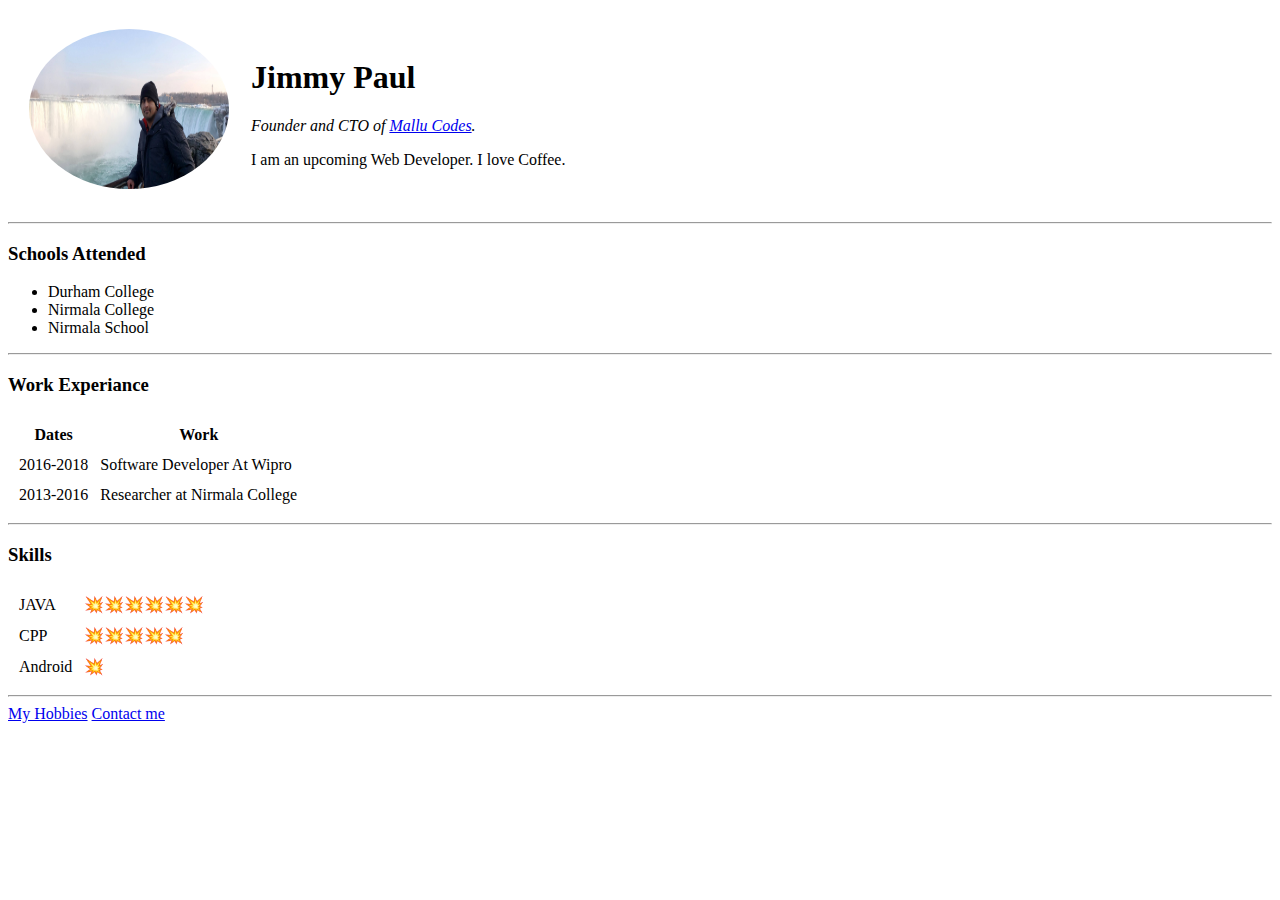
==== index.html @ a613499f "Add intial cv website files" ====
<!DOCTYPE html>
<html lang="en" dir="ltr">

<head>
  <meta charset="utf-8">
  <title>Jimmy's Personal Site</title>
</head>

<body>
  <table cellspacing="20">
    <tr>
      <td><img src="images/dp.jpg" alt="Jimmy Paul" style="width:200px; height:160px; border-radius: 50%"></td>
      <td>
        <h1>Jimmy Paul</h1>
        <p><em>Founder and CTO of <a href="#">Mallu Codes</a>.</em></p>
        <p>I am an upcoming Web Developer. I love Coffee.</p>
      </td>
    </tr>
  </table>



  <hr>
  <h3>Schools Attended</h3>
  <ul>
    <li>Durham College</li>
    <li>Nirmala College</li>
    <li>Nirmala School</li>
  </ul>
  <hr>
  <h3>Work Experiance</h3>
  <table cellspacing="10">
    <thead>
      <tr>
        <th>Dates</th>
        <th>Work</th>
      </tr>
    </thead>
    <tr>
      <td>2016-2018 </td>
      <td>Software Developer At Wipro</td>
    </tr>
    <tr>
      <td>2013-2016</td>
      <td>Researcher at Nirmala College</td>
    </tr>
  </table>
  <hr>
  <h3>Skills</h3>
  <table cellspacing="10">
    <tr>
      <td>JAVA</td>
      <td>💥💥💥💥💥💥</td>
    </tr>
    <tr>
      <td>CPP</td>
      <td>💥💥💥💥💥</td>
    </tr>
    <tr>
      <td>Android</td>
      <td>💥</td>
    </tr>
  </table>
  <hr>

  <a href="hobbies.html">My Hobbies</a>
  <a href="contacts.html">Contact me</a>


</body>

</html>
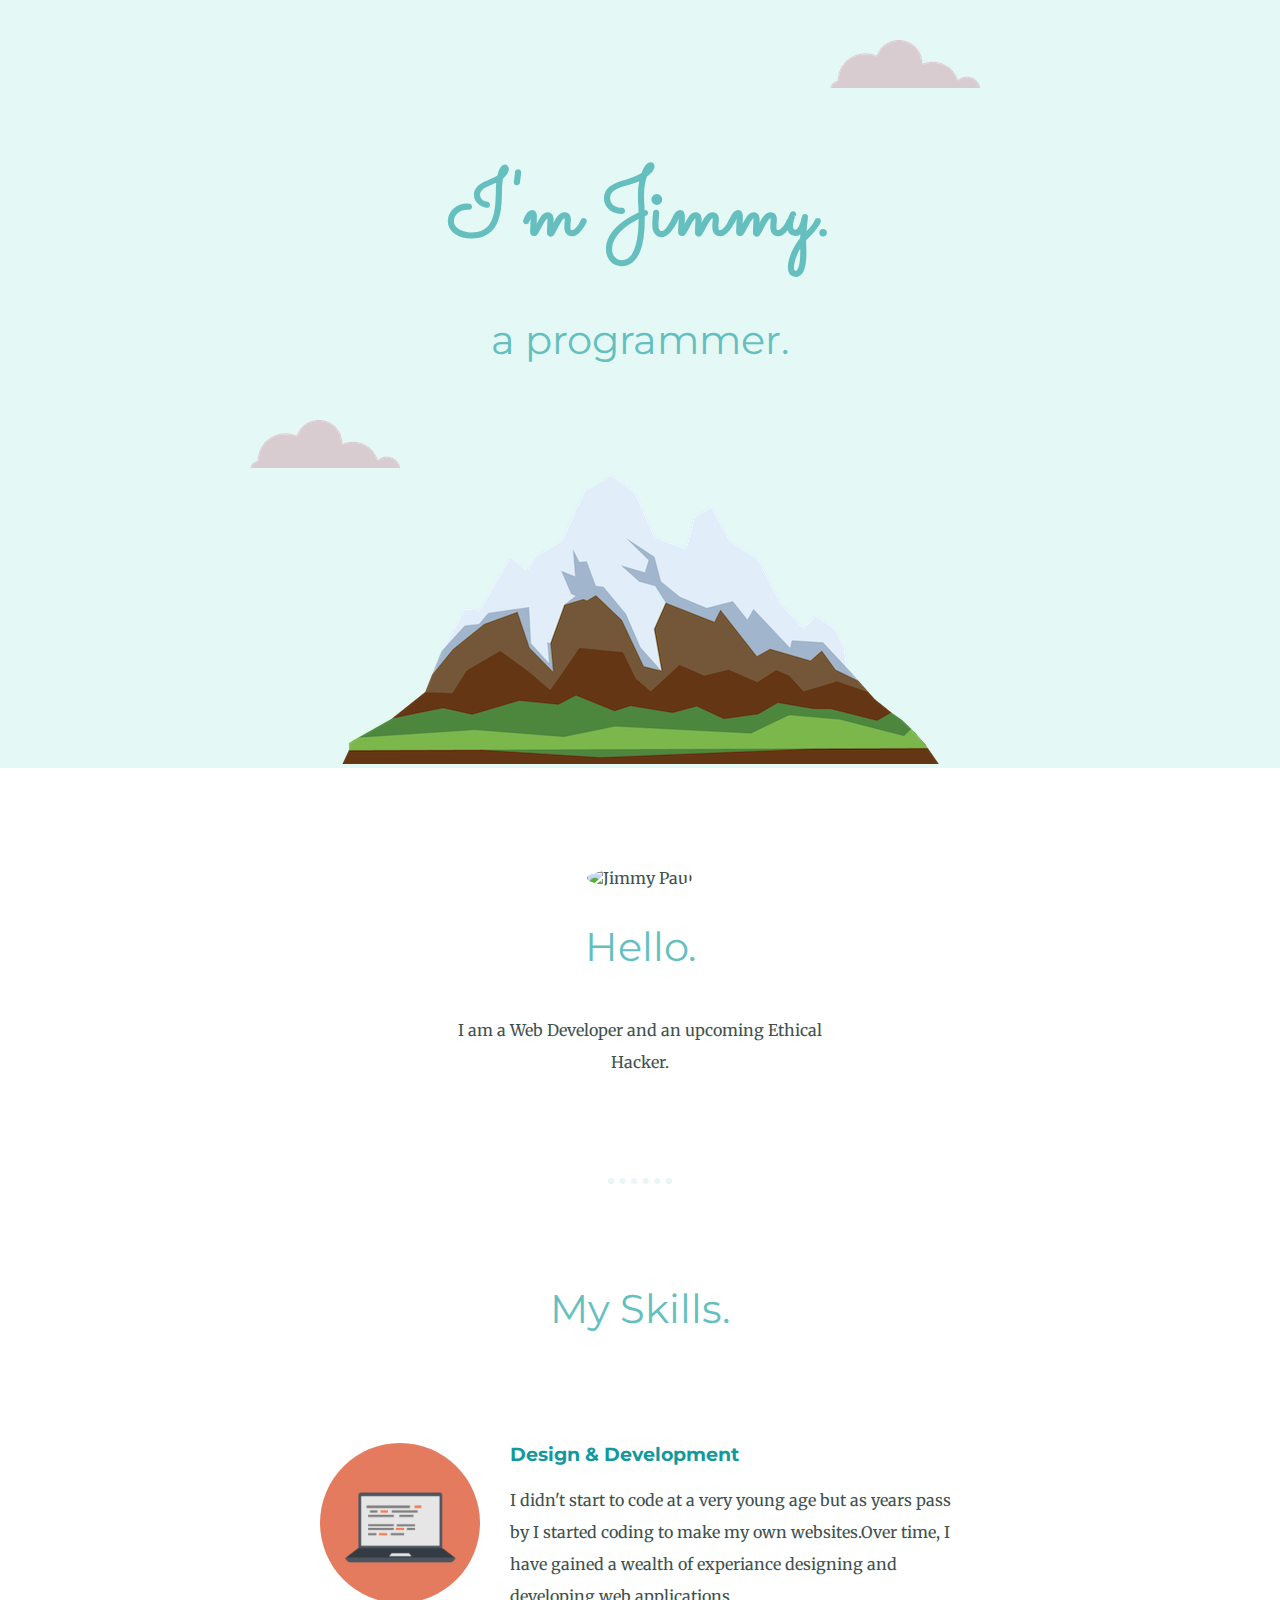
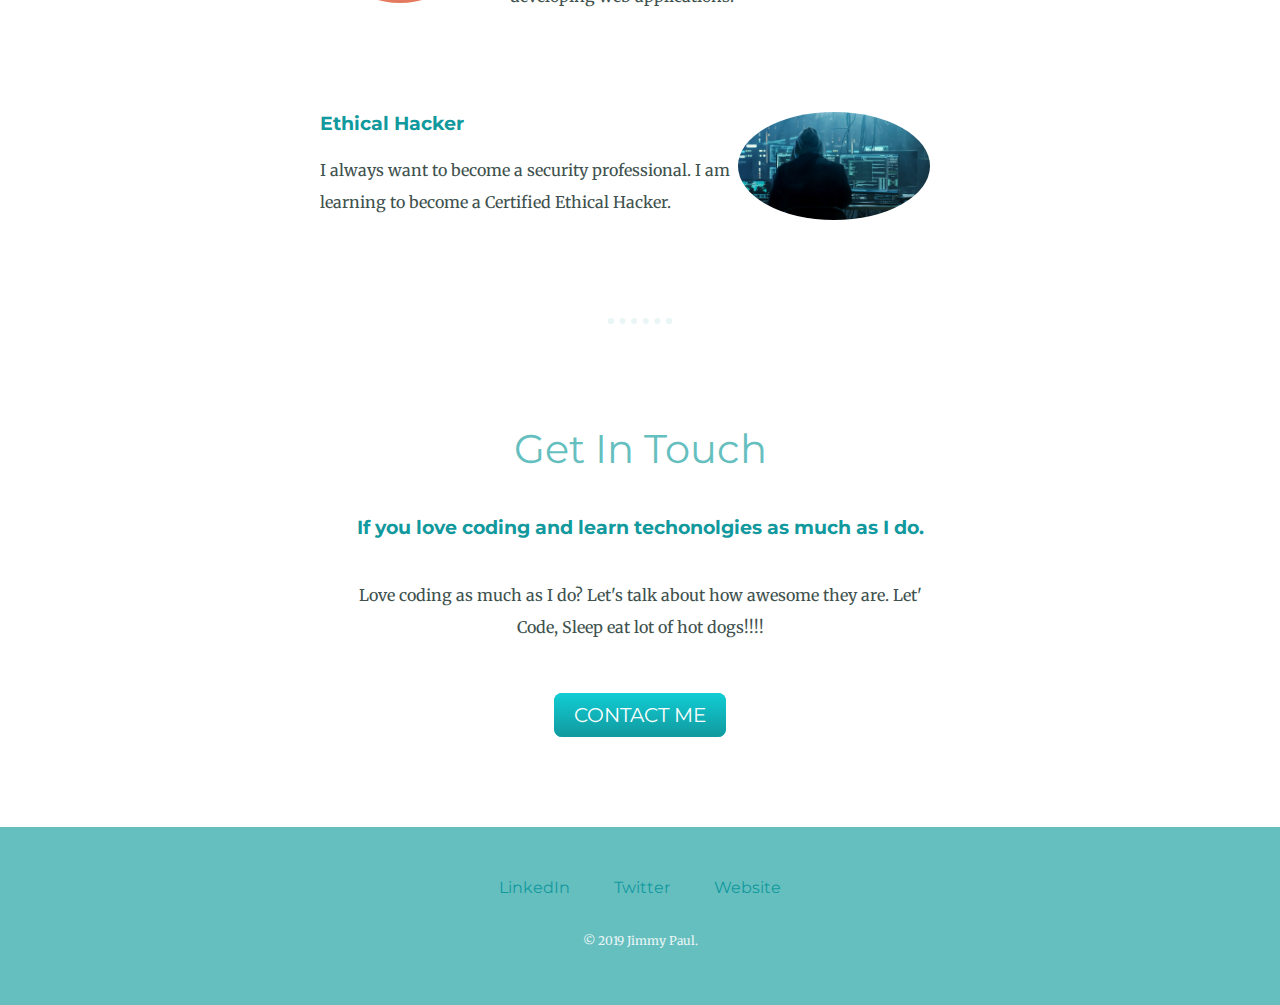
==== commit 1f09cc8a: "Add files via upload" ====
--- a/index.html
+++ b/index.html
@@ -3,69 +3,59 @@
 
 <head>
   <meta charset="utf-8">
-  <title>Jimmy's Personal Site</title>
+  <title>Jimmy Paul</title>
+  <link rel="stylesheet" href="css/styles.css">
+  <link rel="icon" href="favicon.ico">
+  <link href="https://fonts.googleapis.com/css?family=Merriweather|Montserrat|Sacramento&display=swap" rel="stylesheet">
 </head>
 
 <body>
-  <table cellspacing="20">
-    <tr>
-      <td><img src="images/dp.jpg" alt="Jimmy Paul" style="width:200px; height:160px; border-radius: 50%"></td>
-      <td>
-        <h1>Jimmy Paul</h1>
-        <p><em>Founder and CTO of <a href="#">Mallu Codes</a>.</em></p>
-        <p>I am an upcoming Web Developer. I love Coffee.</p>
-      </td>
-    </tr>
-  </table>
+  <div class="top-container">
+    <img class="top-cloud" src="images/cloud.png" alt="cloud-img">
+    <h1>I'm Jimmy.</h1>
+    <h2>a programmer.</h2>
+    <img class="bottom-cloud" src="images/cloud.png" alt="cloud-img">
+    <img src="images/mountain.png" alt="mountain-img">
+  </div>
+  <div class="middle-container">
+    <div class="profile">
+      <img src="images/jimmy.jpg" alt="Jimmy Paul" style="width: 12%; height: 12%; border-radius: 50%;">
+      <h2>Hello.</h2>
+      <p class="intro">I am a Web Developer and an upcoming Ethical Hacker.</p>
+    </div>
+    <hr>
+    <div class="skills">
+      <h2>My Skills.</h2>
+      <div class="skill-row">
+        <img class="first-skillimg" src="images/computer.png" alt="coding">
+        <h3>Design & Development </h3>
+        <p>
+          I didn't start to code at a very young age but as years pass by I started coding to make my own websites.Over time,
+          I have gained a wealth of experiance designing and developing web applications.
+        </p>
+      </div>
+      <div class="skill-row">
+        <img class="second-skillimg" src="images/hacker.jpg" alt="hacker">
+        <h3>Ethical Hacker</h3>
+        <p>I always want to become a security professional. I am learning to become a Certified Ethical Hacker. </p>
+      </div>
+    </div>
+    <hr>
+    <div class="contact-me">
+      <h2>Get In Touch</h2>
+      <h3>If you love coding and learn techonolgies as much as I do.</h3>
+      <p class="contact-message">Love coding as much as I do? Let's talk about how awesome they are. Let' Code, Sleep eat lot of hot dogs!!!!</p>
+      <a class="btn" href="mailto:jimmyvellankal@gmail.com">CONTACT ME</a>
+    </div>
+  </div>
 
 
-
-  <hr>
-  <h3>Schools Attended</h3>
-  <ul>
-    <li>Durham College</li>
-    <li>Nirmala College</li>
-    <li>Nirmala School</li>
-  </ul>
-  <hr>
-  <h3>Work Experiance</h3>
-  <table cellspacing="10">
-    <thead>
-      <tr>
-        <th>Dates</th>
-        <th>Work</th>
-      </tr>
-    </thead>
-    <tr>
-      <td>2016-2018 </td>
-      <td>Software Developer At Wipro</td>
-    </tr>
-    <tr>
-      <td>2013-2016</td>
-      <td>Researcher at Nirmala College</td>
-    </tr>
-  </table>
-  <hr>
-  <h3>Skills</h3>
-  <table cellspacing="10">
-    <tr>
-      <td>JAVA</td>
-      <td>💥💥💥💥💥💥</td>
-    </tr>
-    <tr>
-      <td>CPP</td>
-      <td>💥💥💥💥💥</td>
-    </tr>
-    <tr>
-      <td>Android</td>
-      <td>💥</td>
-    </tr>
-  </table>
-  <hr>
-
-  <a href="hobbies.html">My Hobbies</a>
-  <a href="contacts.html">Contact me</a>
-
+  <div class="bottom-container">
+    <a class="footer-link" href="https://www.linkedin.com/in/jimmy-paul-4706a513b/">LinkedIn</a>
+    <a class="footer-link" href="https://twitter.com/jim11223300">Twitter</a>
+    <a class="footer-link" href="#">Website</a>
+    <p class="copyright">© 2019 Jimmy Paul.</p>
+  </div>
 
 </body>
 
--- a/css/styles.css
+++ b/css/styles.css
@@ -0,0 +1,144 @@
+body {
+  margin: 0;
+  text-align: center;
+  font-family: 'Merriweather', serif;
+  color: #40514E;
+}
+
+h1 {
+  font-size: 5.625rem;
+  margin: 50px auto 0 auto;
+  font-family: 'Sacramento', cursive;
+  color: #66BFBF;
+}
+
+h2 {
+  font-family: 'Montserrat', sans-serif;
+  font-size: 2.5rem;
+  color: #66BFBF;
+  font-weight: normal;
+  padding-bottom: 10px;
+}
+
+h3 {
+  font-family: 'Montserrat', sans-serif;
+  color: #11999E;
+}
+
+p{
+  line-height: 2;
+}
+
+hr{
+  border: 6px dotted #EAF6F6;
+  border-bottom: none;
+  width: 4%;
+  margin: 100px auto;
+}
+
+a{
+  color: #11999E;
+  font-family: 'Montserrat', sans-serif;
+  margin: 10px 20px;
+  text-decoration: none;
+}
+
+a:hover{
+  color: #EAF6F6;
+}
+
+.top-container {
+  background-color: #e4f9f5;
+  position: relative;
+  padding-top: 100px;
+}
+
+.first-skillimg {
+  border-radius: 50%;
+  width: 25%;
+  float: left;
+  margin-right: 30px;
+}
+
+.second-skillimg {
+  border-radius: 50%;
+  width: 30%;
+  float: right;
+  margin-right: 30px;
+
+}
+
+.middle-container {
+  margin: 100px 0;
+}
+
+.bottom-container {
+  background-color: #66BFBF;
+  padding: 50px 0 20px;
+}
+
+.skill-row{
+  width: 50%;
+  margin: 100px auto 100px auto;
+  text-align: left;
+
+}
+
+.footer-link {
+  color: #11999E;
+}
+
+.intro{
+  width: 30%;
+  margin: auto;
+}
+
+.contact-message{
+  width: 45%;
+  margin: 40px auto 60px;
+}
+
+.copyright{
+  color: #EAF6F6;
+  font-size: 0.75rem;
+  padding: 20px 0px;
+}
+
+.btn {
+  background: #11CDD4;
+  background-image: -webkit-linear-gradient(top, #11CDD4, #11999E);
+  background-image: -moz-linear-gradient(top, #11CDD4, #11999E);
+  background-image: -ms-linear-gradient(top, #11CDD4, #11999E);
+  background-image: -o-linear-gradient(top, #11CDD4, #11999E);
+  background-image: linear-gradient(to bottom, #11CDD4, #11999E);
+  -webkit-border-radius: 8;
+  -moz-border-radius: 8;
+  border-radius: 8px;
+  font-family: 'Montserrat', sans-serif;
+  color: #ffffff;
+  font-size: 20px;
+  padding: 10px 20px 10px 20px;
+  text-decoration: none;
+}
+
+.btn:hover {
+  background: #30E3CB;
+  background-image: -webkit-linear-gradient(top, #30E3CB, #2BC4AD);
+  background-image: -moz-linear-gradient(top, #30E3CB, #2BC4AD);
+  background-image: -ms-linear-gradient(top, #30E3CB, #2BC4AD);
+  background-image: -o-linear-gradient(top, #30E3CB, #2BC4AD);
+  background-image: linear-gradient(to bottom, #30E3CB, #2BC4AD);
+  text-decoration: none;
+}
+
+.top-cloud {
+  position: absolute;
+  right: 300px;
+  top: 40px;
+}
+
+.bottom-cloud {
+  position: absolute;
+  left: 250px;
+  bottom: 300px;
+}
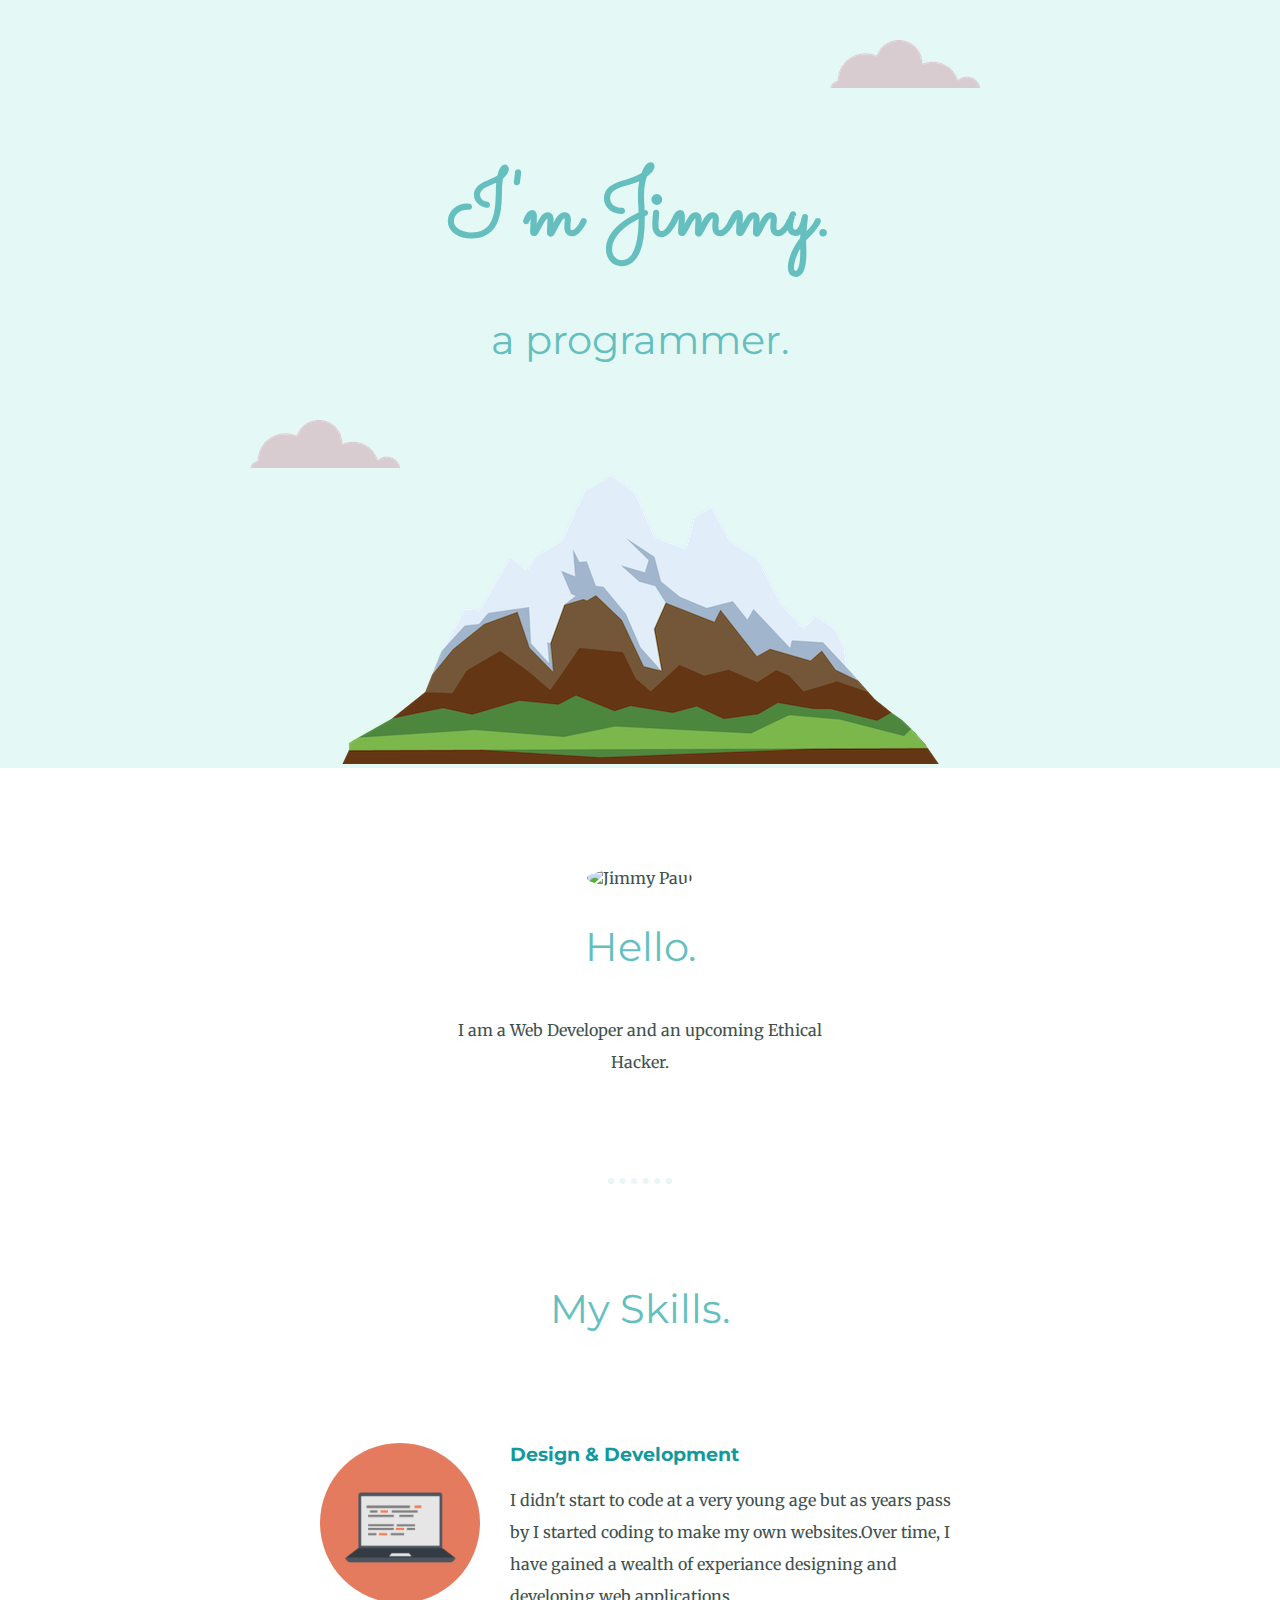
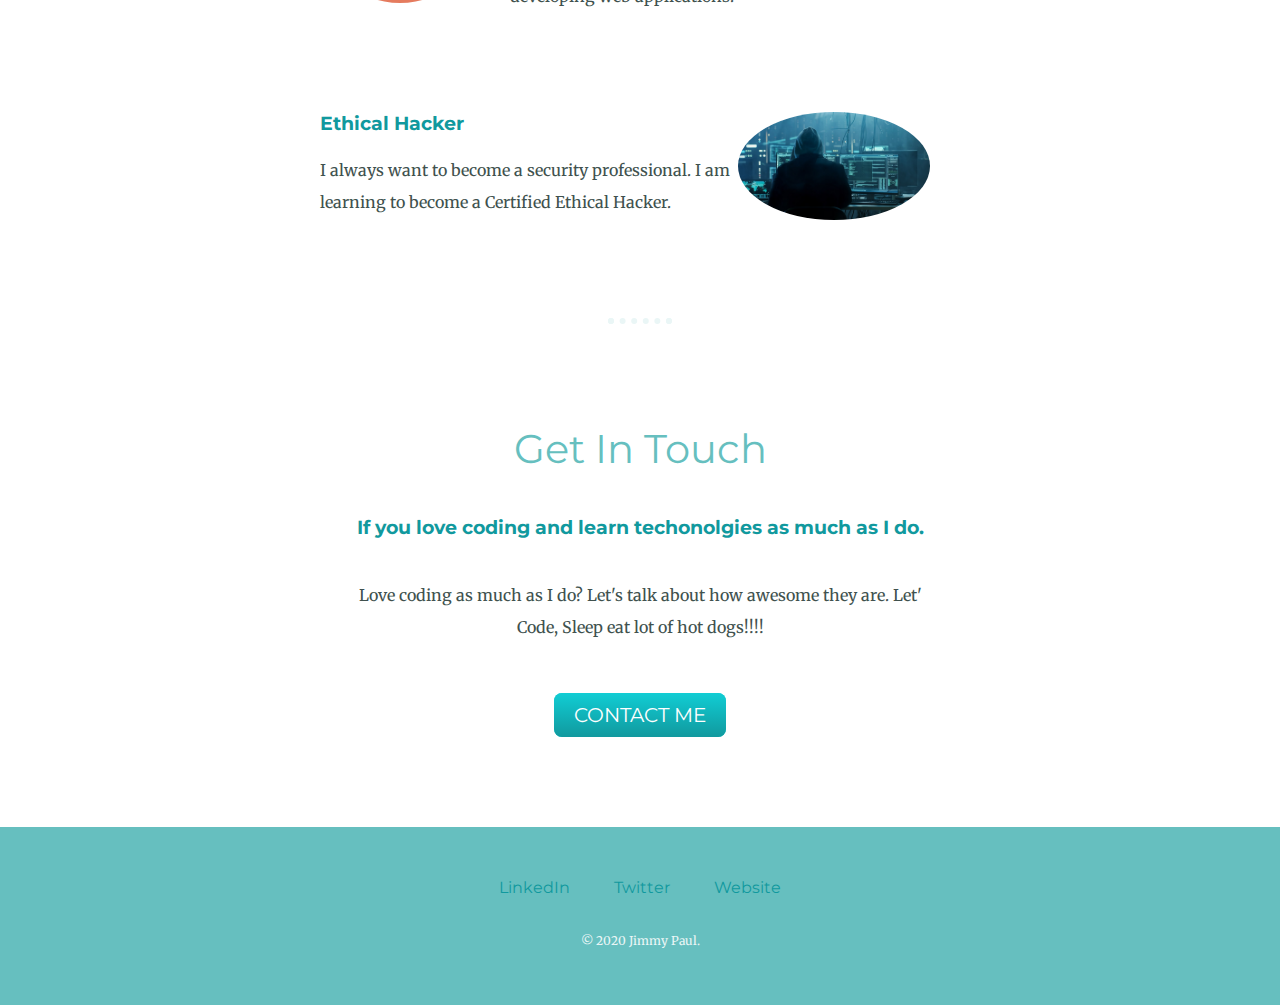
==== commit b69306bb: "Update index.html" ====
--- a/index.html
+++ b/index.html
@@ -19,7 +19,7 @@
   </div>
   <div class="middle-container">
     <div class="profile">
-      <img src="images/jimmy.jpg" alt="Jimmy Paul" style="width: 12%; height: 12%; border-radius: 50%;">
+      <img src="images/jimmy.png" alt="Jimmy Paul" style="width: 12%; height: 12%; border-radius: 50%;">
       <h2>Hello.</h2>
       <p class="intro">I am a Web Developer and an upcoming Ethical Hacker.</p>
     </div>
@@ -54,7 +54,7 @@
     <a class="footer-link" href="https://www.linkedin.com/in/jimmy-paul-4706a513b/">LinkedIn</a>
     <a class="footer-link" href="https://twitter.com/jim11223300">Twitter</a>
     <a class="footer-link" href="#">Website</a>
-    <p class="copyright">© 2019 Jimmy Paul.</p>
+    <p class="copyright">© 2020 Jimmy Paul.</p>
   </div>
 
 </body>
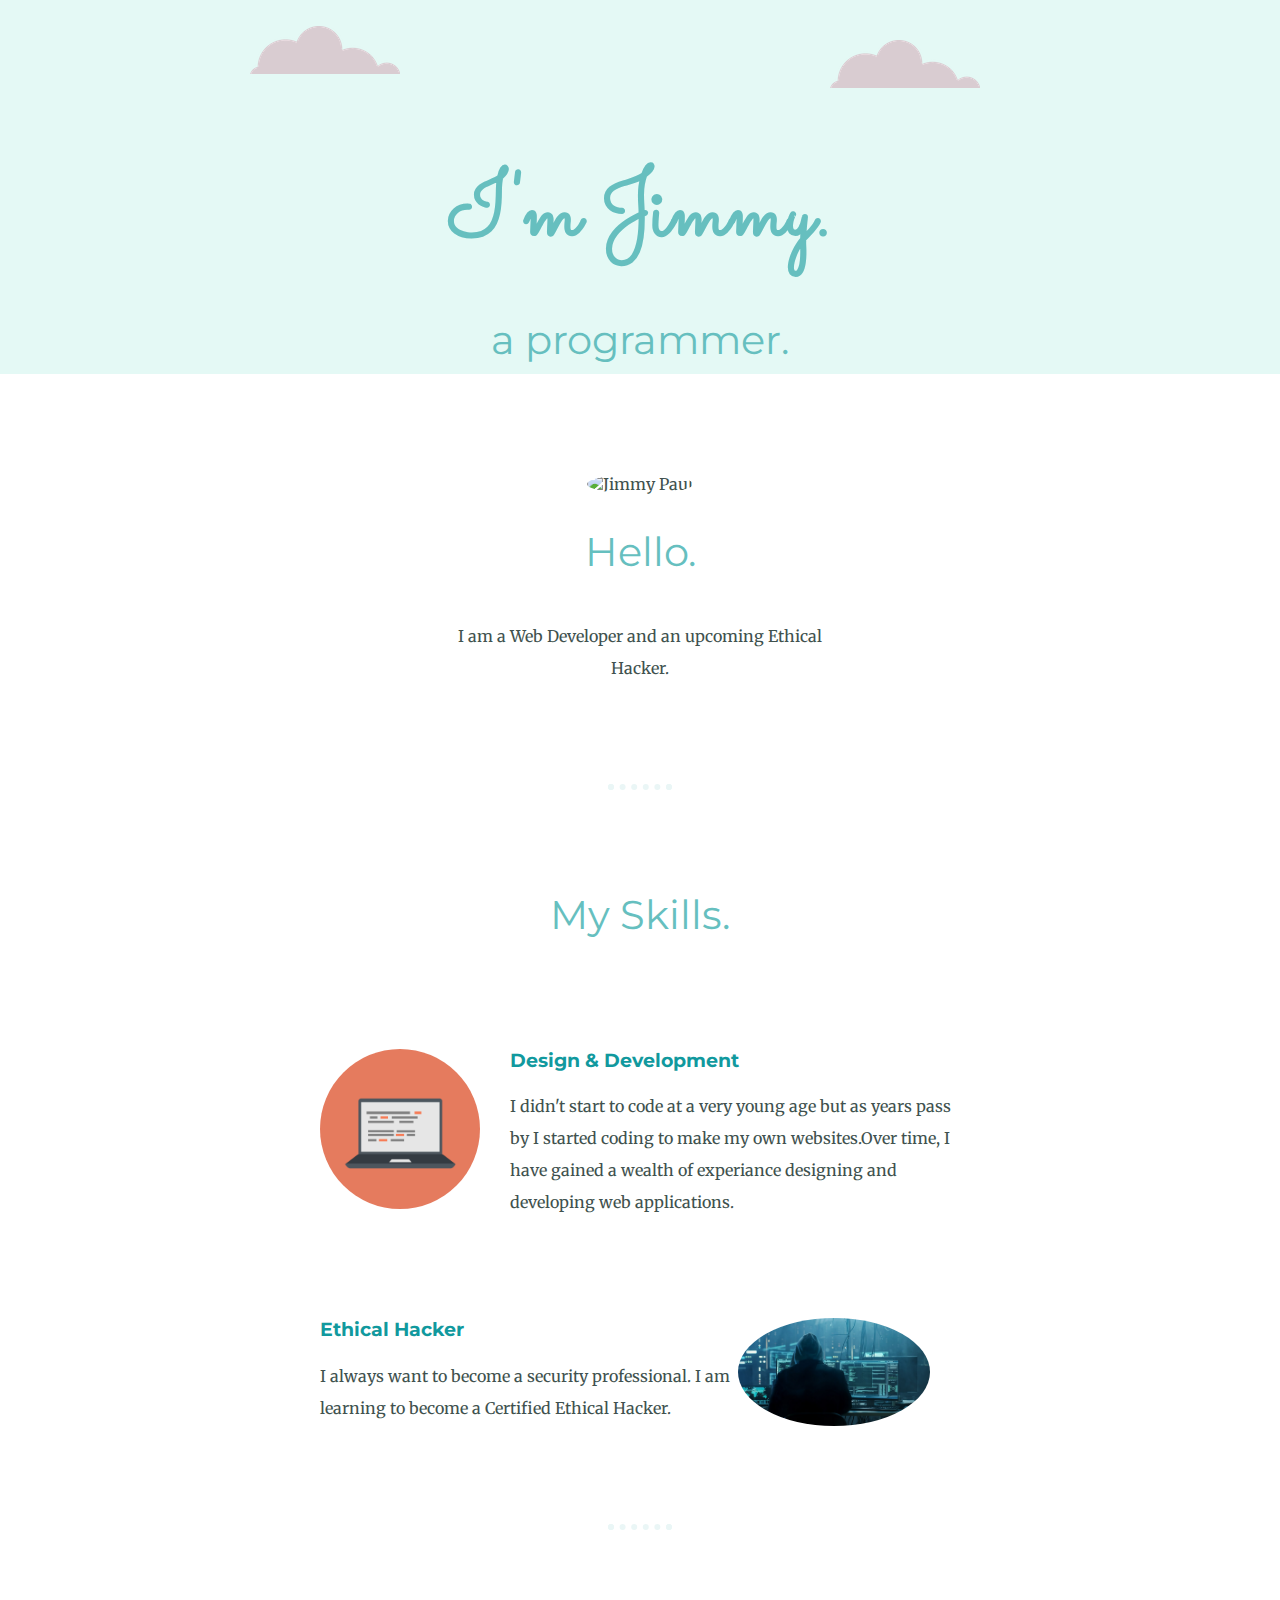
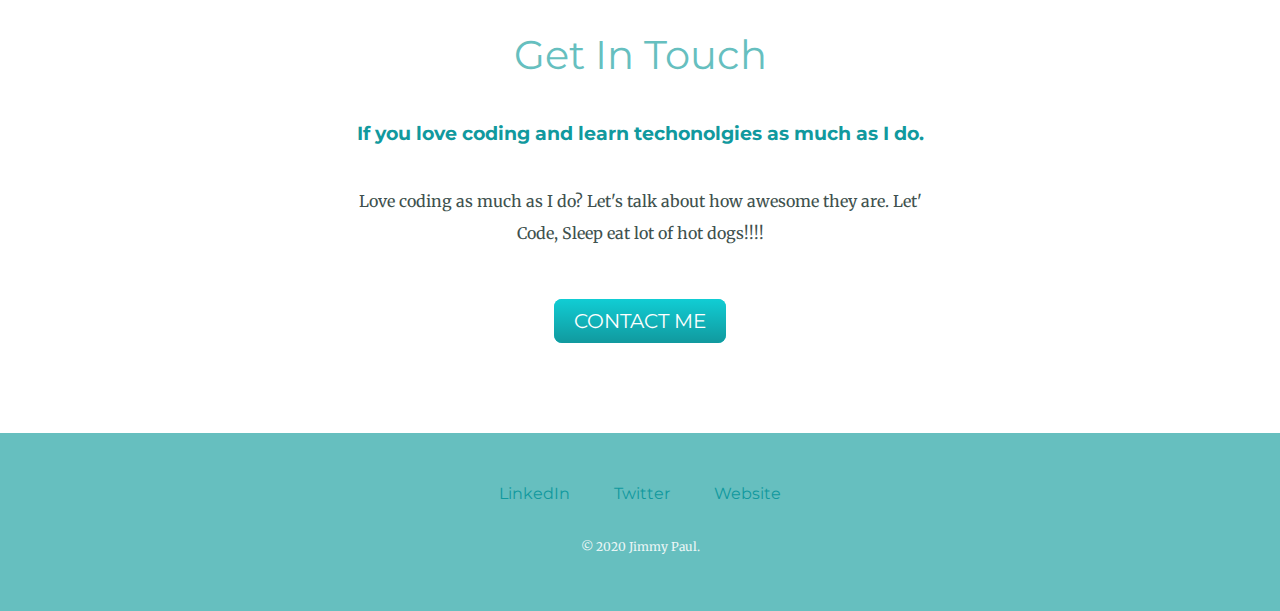
==== commit 850ea900: "Update index.html" ====
--- a/index.html
+++ b/index.html
@@ -15,7 +15,7 @@
     <h1>I'm Jimmy.</h1>
     <h2>a programmer.</h2>
     <img class="bottom-cloud" src="images/cloud.png" alt="cloud-img">
-    <img src="images/mountain.png" alt="mountain-img">
+<!--     <img src="images/mountain.png" alt="mountain-img"> -->
   </div>
   <div class="middle-container">
     <div class="profile">
